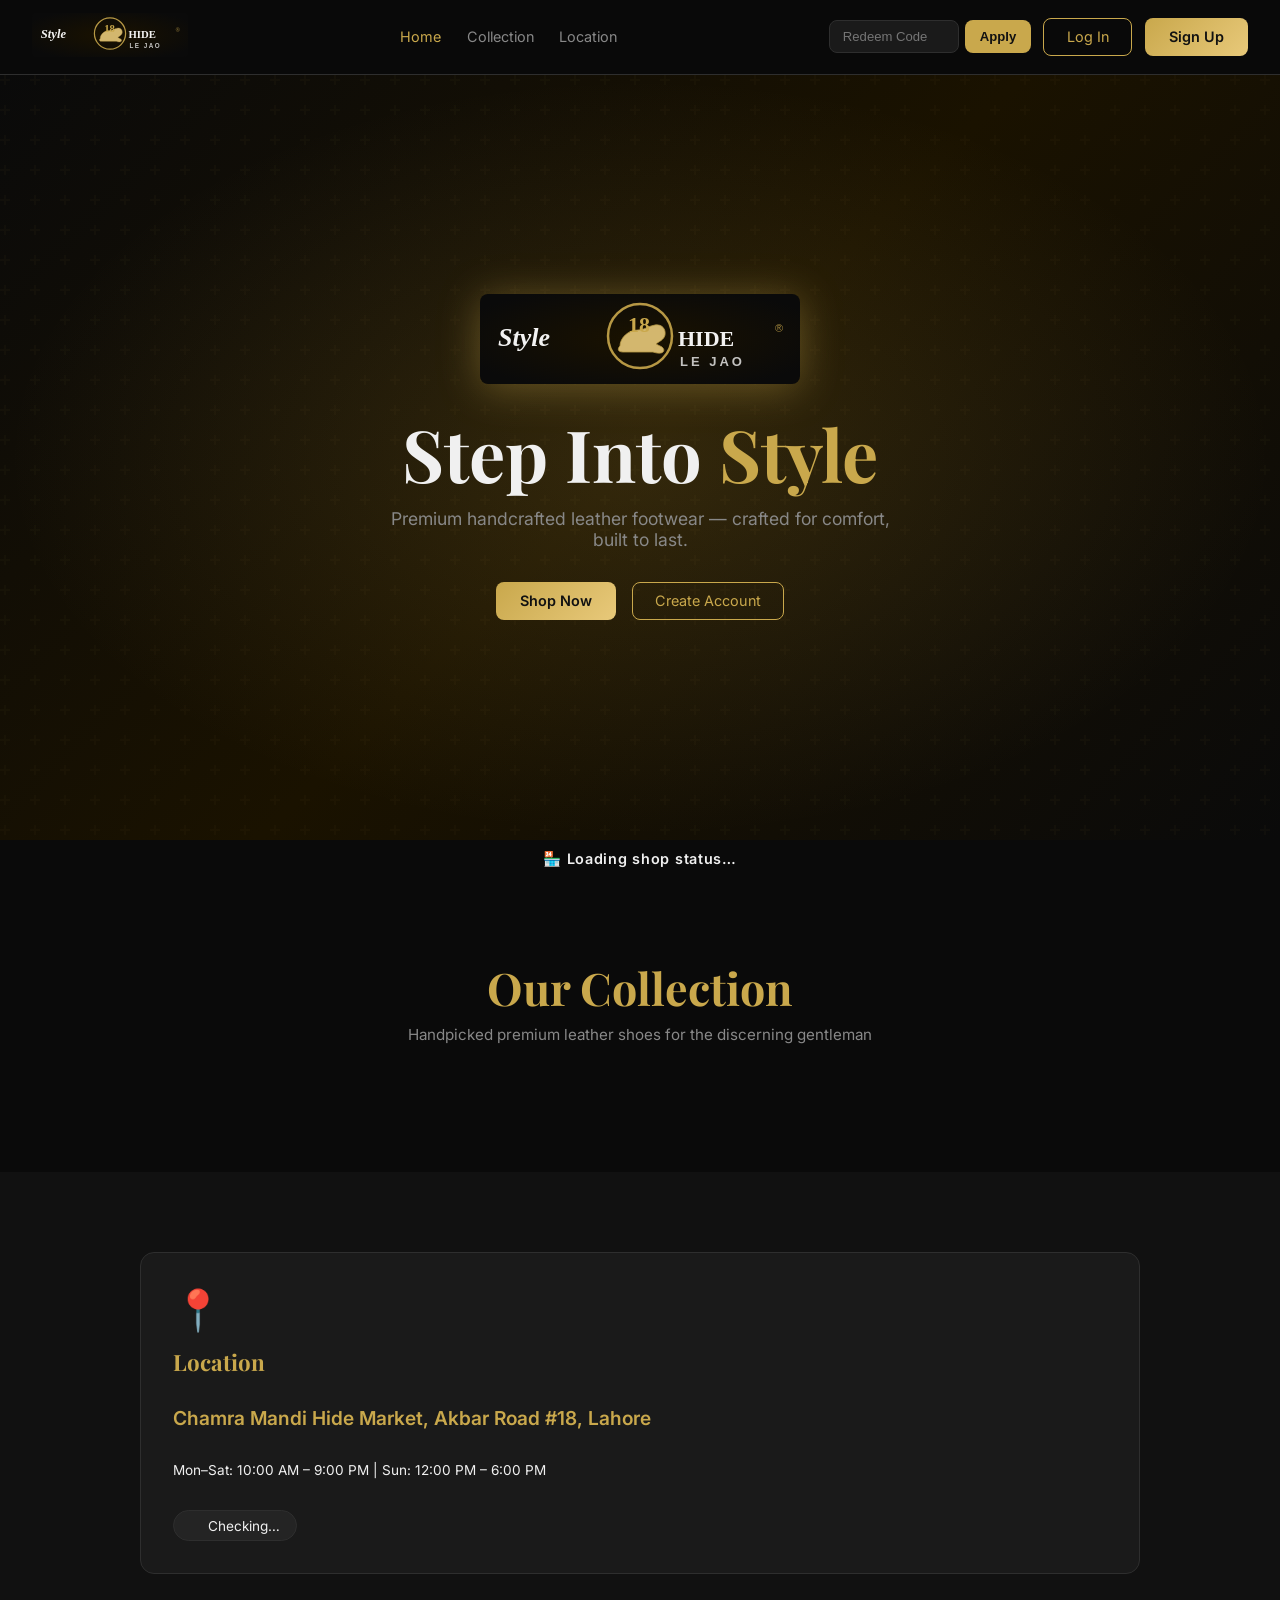
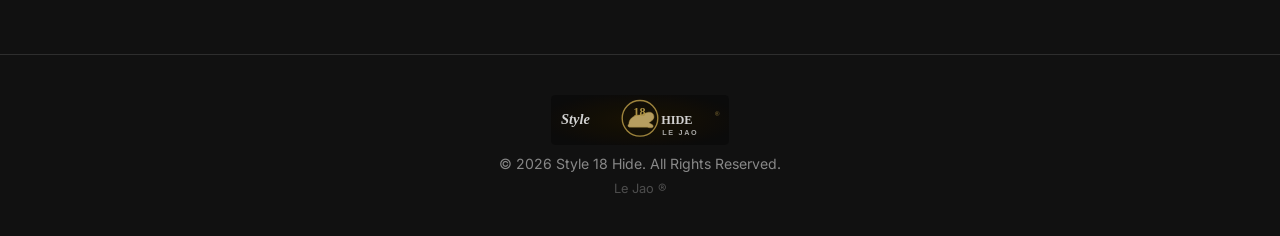
==== index.html @ 1af26bcc "Add files via upload" ====
<!DOCTYPE html>
<html lang="en">
<head>
  <meta charset="UTF-8" />
  <meta name="viewport" content="width=device-width, initial-scale=1.0"/>
  <title>Style 18 Hide – Le Jao</title>
  <link rel="stylesheet" href="style.css" />
  <link href="https://fonts.googleapis.com/css2?family=Playfair+Display:wght@500;700&family=Inter:wght@300;400;600&display=swap" rel="stylesheet"/>
</head>
<body>

<!-- ===== NAVBAR ===== -->
<nav class="navbar" id="navbar">
  <a href="index.html" class="nav-logo">
    <img src="logo.png" alt="Style 18 Hide" class="logo-img" onerror="this.src='logo.svg'"/>
  </a>
  <div class="nav-links">
    <a href="index.html" class="active">Home</a>
    <a href="#shoes">Collection</a>
    <a href="#location">Location</a>
  </div>
  <div class="nav-actions">
    <div class="redeem-wrap">
      <input type="text" id="redeemInput" placeholder="Redeem Code" class="redeem-input"/>
      <button onclick="applyRedeem()" class="btn-redeem">Apply</button>
    </div>
    <span id="discountBadge" class="discount-badge hidden"></span>
    <a href="login.html" class="btn-outline">Log In</a>
    <a href="signup.html" class="btn-primary">Sign Up</a>
  </div>
</nav>

<!-- ===== HERO ===== -->
<header class="hero">
  <div class="hero-content">
    <img src="logo.png" alt="Style 18 Hide" class="hero-logo" onerror="this.src='logo.svg'"/>
    <h1>Step Into <span>Style</span></h1>
    <p>Premium handcrafted leather footwear — crafted for comfort, built to last.</p>
    <div class="hero-btns">
      <a href="#shoes" class="btn-primary">Shop Now</a>
      <a href="signup.html" class="btn-outline">Create Account</a>
    </div>
  </div>
  <div class="hero-overlay"></div>
</header>

<!-- ===== SHOP STATUS BANNER ===== -->
<div class="shop-status-bar" id="shopStatusBar">
  🏪 Loading shop status…
</div>

<!-- ===== SHOES SECTION ===== -->
<section class="section" id="shoes">
  <h2 class="section-title">Our Collection</h2>
  <p class="section-sub">Handpicked premium leather shoes for the discerning gentleman</p>
  <div class="shoes-grid" id="shoesGrid">
    <!-- Populated by JS -->
  </div>
</section>

<!-- ===== LOCATION SECTION ===== -->
<section class="section location-section" id="location">
  <div class="location-card">
    <div class="location-info">
      <div class="loc-icon">📍</div>
      <h3>Location</h3>
      <p id="storeAddress" style="font-size: 1.2rem; font-weight: 600; color: var(--gold); margin: 1.5rem 0; line-height: 1.8;">Chamra Mandi Hide Market, Akbar Road #18, Lahore</p>
      <p class="loc-hours" id="storeHours">Mon–Sat: 10:00 AM – 9:00 PM  |  Sun: 12:00 PM – 6:00 PM</p>
      <p id="storeCountdown" style="font-size: 0.95rem; color: var(--gold); margin: 0.8rem 0; font-weight: 600;"></p>
      <div class="store-status-pill" id="storeStatusPill">
        <span id="storeStatusDot" class="dot"></span>
        <span id="storeStatusLabel">Checking…</span>
      </div>
    </div>
  </div>
</section>

<!-- ===== FOOTER ===== -->
<footer class="footer">
  <div class="footer-content">
    <img src="logo.png" alt="Style 18 Hide" style="height:50px;opacity:.85;" onerror="this.src='logo.svg'"/>
    <p>© 2026 Style 18 Hide. All Rights Reserved.</p>
    <p style="font-size:.8rem;opacity:.5;">Le Jao ®</p>
  </div>
</footer>

<!-- ===== SHOE MODAL ===== -->
<div class="modal-overlay" id="shoeModal">
  <div class="modal-box">
    <button class="modal-close" onclick="closeModal()">✕</button>
    <img id="modalImg" src="" alt=""/>
    <div class="modal-info">
      <h3 id="modalName"></h3>
      <p class="modal-price" id="modalPrice"></p>
      <p class="modal-status" id="modalStatus"></p>
      <p id="modalDesc" style="font-size:.9rem;opacity:.7;margin-top:8px;"></p>
    </div>
  </div>
</div>

<script src="data.js"></script>
<script src="app.js"></script>
</body>
</html>
---- style.css ----
/* ======================================================
   STYLE 18 HIDE — Global Stylesheet
   ====================================================== */

*, *::before, *::after { box-sizing: border-box; margin: 0; padding: 0; }

:root {
  --gold:    #c9a84c;
  --gold-lt: #e8c97a;
  --dark:    #0a0a0a;
  --dark2:   #111111;
  --dark3:   #1a1a1a;
  --dark4:   #242424;
  --border:  #2e2e2e;
  --text:    #f0f0f0;
  --muted:   #888;
  --red:     #e74c3c;
  --green:   #27ae60;
  --blue:    #3498db;
  --orange:  #e67e22;
}

html { scroll-behavior: smooth; }

body {
  font-family: 'Inter', sans-serif;
  background: var(--dark);
  color: var(--text);
  min-height: 100vh;
}

a { text-decoration: none; color: inherit; }

/* ── Buttons ── */
.btn-primary {
  background: linear-gradient(135deg, var(--gold), var(--gold-lt));
  color: #111;
  font-weight: 600;
  padding: .65rem 1.5rem;
  border: none;
  border-radius: 8px;
  cursor: pointer;
  transition: opacity .2s, transform .15s;
  font-size: .9rem;
  display: inline-block;
  text-align: center;
}
.btn-primary:hover { opacity: .88; transform: translateY(-1px); }
.btn-primary.full-width { width: 100%; padding: .85rem; font-size: 1rem; }

.btn-outline {
  border: 1.5px solid var(--gold);
  color: var(--gold);
  padding: .6rem 1.4rem;
  border-radius: 8px;
  cursor: pointer;
  font-size: .9rem;
  transition: background .2s, color .2s;
  display: inline-block;
}
.btn-outline:hover { background: var(--gold); color: #111; }

.btn-sm {
  padding: .35rem .8rem;
  border: none;
  border-radius: 6px;
  cursor: pointer;
  font-size: .78rem;
  font-weight: 600;
  transition: opacity .15s;
}
.btn-sm:hover { opacity: .8; }
.btn-red    { background: var(--red);    color: #fff; }
.btn-green  { background: var(--green);  color: #fff; }
.btn-blue   { background: var(--blue);   color: #fff; }
.btn-orange { background: var(--orange); color: #fff; }

/* ======================================================
   NAVBAR
   ====================================================== */
.navbar {
  position: sticky;
  top: 0;
  z-index: 100;
  display: flex;
  align-items: center;
  justify-content: space-between;
  padding: .8rem 2rem;
  background: rgba(10,10,10,.95);
  backdrop-filter: blur(12px);
  border-bottom: 1px solid var(--border);
  gap: 1rem;
  flex-wrap: wrap;
}
.nav-logo .logo-img { height: 44px; object-fit: contain; }
.nav-links { display: flex; gap: 1.6rem; }
.nav-links a { color: var(--muted); font-size: .9rem; transition: color .2s; }
.nav-links a:hover, .nav-links a.active { color: var(--gold); }
.nav-actions { display: flex; align-items: center; gap: .8rem; flex-wrap: wrap; }

.redeem-wrap { display: flex; gap: .4rem; }
.redeem-input {
  background: var(--dark3);
  border: 1px solid var(--border);
  color: var(--text);
  padding: .5rem .8rem;
  border-radius: 8px;
  font-size: .82rem;
  width: 130px;
  outline: none;
  transition: border-color .2s;
}
.redeem-input:focus { border-color: var(--gold); }
.btn-redeem {
  background: var(--gold);
  color: #111;
  border: none;
  padding: .5rem .9rem;
  border-radius: 8px;
  font-size: .82rem;
  font-weight: 700;
  cursor: pointer;
  transition: opacity .2s;
}
.btn-redeem:hover { opacity: .85; }

.discount-badge {
  background: var(--green);
  color: #fff;
  padding: .35rem .8rem;
  border-radius: 20px;
  font-size: .78rem;
  font-weight: 600;
  animation: popIn .3s ease;
}
.discount-badge.hidden { display: none; }
.discount-badge.show   { display: inline-block; }

.inbox-badge {
  background: var(--gold);
  color: #111;
  padding: .35rem .8rem;
  border-radius: 20px;
  font-size: .78rem;
  font-weight: 700;
}

@keyframes popIn {
  from { transform: scale(.7); opacity: 0; }
  to   { transform: scale(1);  opacity: 1; }
}

/* ======================================================
   HERO
   ====================================================== */
.hero {
  position: relative;
  min-height: 85vh;
  display: flex;
  align-items: center;
  justify-content: center;
  text-align: center;
  background: linear-gradient(135deg, #0a0a0a 0%, #1a1200 50%, #0a0a0a 100%);
  overflow: hidden;
}
.hero::before {
  content: "";
  position: absolute;
  inset: 0;
  background: radial-gradient(ellipse at center, rgba(201,168,76,.15) 0%, transparent 70%);
}
.hero-overlay {
  position: absolute;
  inset: 0;
  background: url("data:image/svg+xml,%3Csvg width='60' height='60' viewBox='0 0 60 60' xmlns='http://www.w3.org/2000/svg'%3E%3Cg fill='none' fill-rule='evenodd'%3E%3Cg fill='%23c9a84c' fill-opacity='0.03'%3E%3Cpath d='M36 34v-4h-2v4h-4v2h4v4h2v-4h4v-2h-4zm0-30V0h-2v4h-4v2h4v4h2V6h4V4h-4zM6 34v-4H4v4H0v2h4v4h2v-4h4v-2H6zM6 4V0H4v4H0v2h4v4h2V6h4V4H6z'/%3E%3C/g%3E%3C/g%3E%3C/svg%3E");
}
.hero-content {
  position: relative;
  z-index: 2;
  padding: 2rem;
}
.hero-logo {
  height: 90px;
  object-fit: contain;
  margin-bottom: 1.5rem;
  filter: drop-shadow(0 4px 20px rgba(201,168,76,.4));
}
.hero-content h1 {
  font-family: 'Playfair Display', serif;
  font-size: clamp(2.5rem, 6vw, 4.5rem);
  font-weight: 700;
  margin-bottom: .8rem;
  line-height: 1.15;
}
.hero-content h1 span { color: var(--gold); }
.hero-content p {
  font-size: 1.1rem;
  color: var(--muted);
  margin-bottom: 2rem;
  max-width: 500px;
  margin-left: auto;
  margin-right: auto;
}
.hero-btns { display: flex; gap: 1rem; justify-content: center; flex-wrap: wrap; }

/* ======================================================
   SHOP STATUS BAR
   ====================================================== */
.shop-status-bar {
  text-align: center;
  padding: .65rem 2rem;
  font-size: .9rem;
  font-weight: 600;
  letter-spacing: .05em;
}
.shop-status-bar.open   { background: rgba(39,174,96,.15); color: #2ecc71; border-top: 1px solid rgba(39,174,96,.3); border-bottom: 1px solid rgba(39,174,96,.3); }
.shop-status-bar.closed { background: rgba(231,76,60,.12); color: #e74c3c; border-top: 1px solid rgba(231,76,60,.2); border-bottom: 1px solid rgba(231,76,60,.2); }

/* ======================================================
   SECTIONS
   ====================================================== */
.section {
  max-width: 1200px;
  margin: 0 auto;
  padding: 5rem 2rem;
}
.section-title {
  font-family: 'Playfair Display', serif;
  font-size: clamp(1.8rem, 4vw, 2.8rem);
  color: var(--gold);
  margin-bottom: .5rem;
  text-align: center;
}
.section-sub {
  text-align: center;
  color: var(--muted);
  margin-bottom: 3rem;
  font-size: .95rem;
}

/* ======================================================
   SHOES GRID
   ====================================================== */
.shoes-grid {
  display: grid;
  grid-template-columns: repeat(auto-fill, minmax(240px, 1fr));
  gap: 2rem;
}
.shoe-card {
  background: var(--dark3);
  border: 1px solid var(--border);
  border-radius: 14px;
  overflow: hidden;
  cursor: pointer;
  transition: transform .2s, box-shadow .2s, border-color .2s;
}
.shoe-card:hover {
  transform: translateY(-6px);
  box-shadow: 0 16px 40px rgba(201,168,76,.15);
  border-color: var(--gold);
}
.shoe-img-wrap {
  position: relative;
  height: 220px;
  overflow: hidden;
  background: var(--dark4);
}
.shoe-img-wrap img {
  width: 100%;
  height: 100%;
  object-fit: cover;
  transition: transform .3s;
}
.shoe-card:hover .shoe-img-wrap img { transform: scale(1.05); }
.availability-tag {
  position: absolute;
  top: 10px;
  right: 10px;
  padding: .3rem .7rem;
  border-radius: 20px;
  font-size: .72rem;
  font-weight: 700;
  backdrop-filter: blur(6px);
}
.availability-tag.avail   { background: rgba(39,174,96,.85);  color: #fff; }
.availability-tag.unavail { background: rgba(231,76,60,.85);  color: #fff; }

.discount-tag {
  position: absolute;
  top: 10px;
  left: 10px;
  background: rgba(39,174,96,.95);
  color: #fff;
  padding: .4rem .8rem;
  border-radius: 20px;
  font-size: .75rem;
  font-weight: 700;
  box-shadow: 0 2px 8px rgba(39,174,96,.4);
}

.shoe-info { padding: 1rem 1.2rem 1.4rem; }
.shoe-info h3 { font-size: .92rem; font-weight: 600; margin-bottom: .5rem; line-height: 1.4; }
.shoe-price { color: var(--gold); font-size: 1rem; font-weight: 700; }

/* ======================================================
   LOCATION SECTION
   ====================================================== */
.location-section { background: var(--dark2); border-radius: 0; max-width: 100%; padding: 5rem 2rem; }
.location-section .section-title { color: var(--gold-lt); }
.location-card {
  display: grid;
  grid-template-columns: 1fr;
  gap: 2rem;
  max-width: 1000px;
  margin: 0 auto;
  align-items: start;
}
@media (max-width: 700px) { .location-card { grid-template-columns: 1fr; } }
.location-info {
  background: var(--dark3);
  border: 1px solid var(--border);
  border-radius: 14px;
  padding: 2rem;
}
.loc-icon { font-size: 2.5rem; margin-bottom: .8rem; }
.location-info h3 { font-family: 'Playfair Display', serif; font-size: 1.4rem; color: var(--gold); margin-bottom: .6rem; }
.location-info p { color: var(--muted); font-size: .9rem; line-height: 1.6; }
.loc-hours { margin-top: .5rem; color: var(--text) !important; font-size: .85rem !important; }
.store-status-pill {
  display: inline-flex;
  align-items: center;
  gap: .5rem;
  margin-top: 1rem;
  padding: .4rem 1rem;
  background: var(--dark4);
  border-radius: 20px;
  border: 1px solid var(--border);
  font-size: .85rem;
}
.dot { width: 10px; height: 10px; border-radius: 50%; }
.dot-open   { background: var(--green); box-shadow: 0 0 8px var(--green); animation: pulse 1.5s infinite; }
.dot-closed { background: var(--red); }
@keyframes pulse { 0%,100%{opacity:1} 50%{opacity:.4} }

/* ======================================================
   MODAL
   ====================================================== */
.modal-overlay {
  display: none;
  position: fixed;
  inset: 0;
  background: rgba(0,0,0,.75);
  z-index: 999;
  align-items: center;
  justify-content: center;
  padding: 1rem;
  cursor: pointer;
}
.modal-overlay.active { display: flex; }
.modal-box {
  background: var(--dark3);
  border: 1px solid var(--border);
  border-radius: 16px;
  max-width: 500px;
  width: 100%;
  overflow: hidden;
  position: relative;
  animation: slideUp .25s ease;
  cursor: default;
  pointer-events: auto;
}
@keyframes slideUp { from{transform:translateY(30px);opacity:0} to{transform:translateY(0);opacity:1} }
.modal-box img { width: 100%; max-height: 300px; object-fit: cover; background: var(--dark4); }
.modal-info { padding: 1.5rem; }
.modal-info h3 { font-family: 'Playfair Display', serif; font-size: 1.3rem; margin-bottom: .5rem; }
.modal-price { color: var(--gold); font-size: 1.2rem; font-weight: 700; margin-bottom: .4rem; }
.modal-status.avail   { color: var(--green); font-weight: 600; }
.modal-status.unavail { color: var(--red);   font-weight: 600; }
.modal-close {
  position: absolute;
  top: 12px; right: 12px;
  background: rgba(0,0,0,.5);
  border: none;
  color: #fff;
  width: 32px; height: 32px;
  border-radius: 50%;
  cursor: pointer;
  font-size: 1rem;
  z-index: 10;
  transition: background .2s;
}
.modal-close:hover { background: var(--red); }

.inbox-msg {
  background: var(--dark4);
  border: 1px solid var(--border);
  border-radius: 10px;
  padding: 1rem;
  margin-bottom: .8rem;
}
.inbox-msg b { color: var(--gold); font-size: .9rem; }
.inbox-msg p { margin-top: .4rem; font-size: .9rem; opacity: .9; }
.inbox-msg small { display: block; margin-top: .3rem; opacity: .5; font-size: .75rem; }

/* ======================================================
   FOOTER
   ====================================================== */
.footer {
  background: var(--dark2);
  border-top: 1px solid var(--border);
  padding: 2.5rem 2rem;
  text-align: center;
}
.footer-content { display: flex; flex-direction: column; align-items: center; gap: .6rem; }
.footer-content p { color: var(--muted); font-size: .88rem; }

/* ======================================================
   AUTH PAGES
   ====================================================== */
.auth-page {
  min-height: 100vh;
  display: flex;
  align-items: center;
  justify-content: center;
  background: radial-gradient(ellipse at top, #1a1200 0%, #0a0a0a 60%);
  padding: 2rem;
}
.auth-container {
  background: var(--dark3);
  border: 1px solid var(--border);
  border-radius: 18px;
  padding: 2.5rem 2rem;
  width: 100%;
  max-width: 400px;
  text-align: center;
}
.auth-logo { display: block; margin-bottom: 1.2rem; }
.auth-logo img { height: 60px; object-fit: contain; }
.auth-container h2 { font-family: 'Playfair Display', serif; font-size: 1.8rem; margin-bottom: .3rem; }
.auth-sub { color: var(--muted); font-size: .88rem; margin-bottom: 1.8rem; }

.auth-form { text-align: left; }
.form-group { margin-bottom: 1.1rem; }
.form-group label { display: block; font-size: .83rem; color: var(--muted); margin-bottom: .4rem; font-weight: 600; letter-spacing: .04em; }
.form-group input, .form-group select, .form-group textarea {
  width: 100%;
  background: var(--dark4);
  border: 1px solid var(--border);
  color: var(--text);
  padding: .75rem 1rem;
  border-radius: 9px;
  font-size: .9rem;
  outline: none;
  transition: border-color .2s;
  font-family: inherit;
}
.form-group input:focus, .form-group select:focus { border-color: var(--gold); }
.form-group select { cursor: pointer; }

.form-error {
  background: rgba(231,76,60,.15);
  border: 1px solid rgba(231,76,60,.4);
  color: #e74c3c;
  padding: .7rem 1rem;
  border-radius: 8px;
  font-size: .85rem;
  margin-bottom: 1rem;
}
.form-success {
  background: rgba(39,174,96,.15);
  border: 1px solid rgba(39,174,96,.4);
  color: #2ecc71;
  padding: .7rem 1rem;
  border-radius: 8px;
  font-size: .85rem;
  margin-top: .6rem;
}
.hidden { display: none !important; }

.auth-switch { margin-top: 1.2rem; font-size: .88rem; color: var(--muted); }
.auth-switch a { color: var(--gold); font-weight: 600; }

/* ======================================================
   ADMIN PANEL
   ====================================================== */
.admin-body { background: var(--dark); }

#adminDash {
  display: flex;
  min-height: 100vh;
}

.admin-sidebar {
  width: 240px;
  flex-shrink: 0;
  background: var(--dark2);
  border-right: 1px solid var(--border);
  display: flex;
  flex-direction: column;
  padding: 1.5rem 0;
  position: sticky;
  top: 0;
  height: 100vh;
  overflow-y: auto;
}
.sidebar-logo {
  display: flex;
  align-items: center;
  gap: .7rem;
  padding: 0 1.2rem 1.5rem;
  border-bottom: 1px solid var(--border);
  margin-bottom: 1rem;
}
.sidebar-logo span { font-weight: 700; font-size: .85rem; color: var(--gold); letter-spacing: .1em; }
.sidebar-nav { display: flex; flex-direction: column; flex: 1; gap: .2rem; padding: 0 .6rem; }
.sidebar-link {
  display: block;
  padding: .7rem 1rem;
  border-radius: 9px;
  color: var(--muted);
  font-size: .88rem;
  font-weight: 500;
  transition: background .2s, color .2s;
}
.sidebar-link:hover { background: var(--dark3); color: var(--text); }
.sidebar-link.active { background: rgba(201,168,76,.15); color: var(--gold); font-weight: 700; }
.sidebar-logout {
  margin: 1rem .8rem 0;
  background: var(--dark3);
  border: 1px solid var(--border);
  color: var(--muted);
  padding: .65rem;
  border-radius: 9px;
  cursor: pointer;
  font-size: .85rem;
  transition: color .2s, border-color .2s;
}
.sidebar-logout:hover { color: var(--text); border-color: var(--gold); }

.admin-main {
  flex: 1;
  padding: 2.5rem;
  overflow-y: auto;
}
.admin-tab { display: none; }
.admin-tab.active { display: block; }
.admin-heading {
  font-family: 'Playfair Display', serif;
  font-size: 1.8rem;
  color: var(--gold);
  margin-bottom: 1.5rem;
  padding-bottom: .8rem;
  border-bottom: 1px solid var(--border);
}

/* Stats */
.stats-grid {
  display: grid;
  grid-template-columns: repeat(auto-fill, minmax(160px, 1fr));
  gap: 1.2rem;
}
.stat-card {
  background: var(--dark3);
  border: 1px solid var(--border);
  border-radius: 14px;
  padding: 1.5rem 1.2rem;
  text-align: center;
  transition: border-color .2s;
}
.stat-card:hover { border-color: var(--gold); }
.stat-num { display: block; font-size: 2.2rem; font-weight: 700; color: var(--gold); }
.stat-label { font-size: .8rem; color: var(--muted); margin-top: .3rem; display: block; }

/* Section cards */
.admin-section-card {
  background: var(--dark3);
  border: 1px solid var(--border);
  border-radius: 14px;
  padding: 1.5rem;
}
.admin-section-card h3 { font-size: 1rem; font-weight: 700; margin-bottom: 1.2rem; color: var(--text); }

/* Add shoe form */
.add-shoe-form {
  display: grid;
  grid-template-columns: repeat(auto-fill, minmax(200px, 1fr));
  gap: 1rem;
  align-items: end;
}

/* Drag & Drop Zone */
.drop-zone {
  border: 2px dashed var(--gold);
  border-radius: 10px;
  padding: 2rem 1rem;
  text-align: center;
  cursor: pointer;
  background: rgba(201,168,76,.05);
  transition: all .2s;
}
.drop-zone:hover {
  background: rgba(201,168,76,.1);
  border-color: var(--gold-lt);
}
.drop-zone.active {
  background: rgba(201,168,76,.15);
  border-color: var(--green);
}
.drop-zone p {
  color: var(--muted);
  margin: 0;
  font-size: .9rem;
}

/* Tables */
.table-wrap { overflow-x: auto; }
.admin-table {
  width: 100%;
  border-collapse: collapse;
  font-size: .87rem;
  margin-top: .5rem;
}
.admin-table th {
  padding: .75rem 1rem;
  text-align: left;
  color: var(--muted);
  font-size: .78rem;
  letter-spacing: .08em;
  text-transform: uppercase;
  border-bottom: 1px solid var(--border);
}
.admin-table td {
  padding: .9rem 1rem;
  border-bottom: 1px solid var(--border);
  vertical-align: middle;
}
.admin-table tr:last-child td { border-bottom: none; }
.admin-table tr:hover td { background: var(--dark4); }

.action-btns { display: flex; gap: .5rem; flex-wrap: wrap; }

/* Pills */
.pill {
  padding: .3rem .75rem;
  border-radius: 20px;
  font-size: .75rem;
  font-weight: 700;
}
.pill-green { background: rgba(39,174,96,.2); color: #2ecc71; }
.pill-red   { background: rgba(231,76,60,.2); color: #e74c3c; }

/* ======================================================
   RESPONSIVE
   ====================================================== */
@media (max-width: 900px) {
  .admin-sidebar { width: 200px; }
  .admin-main { padding: 1.5rem; }
}

@media (max-width: 640px) {
  #adminDash { flex-direction: column; }
  .admin-sidebar { width: 100%; height: auto; position: static; flex-direction: row; flex-wrap: wrap; padding: .8rem; }
  .sidebar-nav { flex-direction: row; flex-wrap: wrap; }
  .sidebar-logo { border-bottom: none; padding-bottom: 0; }

  .navbar { padding: .7rem 1rem; }
  .nav-links { display: none; }
  .redeem-input { width: 100px; }

  .shoes-grid { grid-template-columns: repeat(auto-fill, minmax(160px, 1fr)); }
}
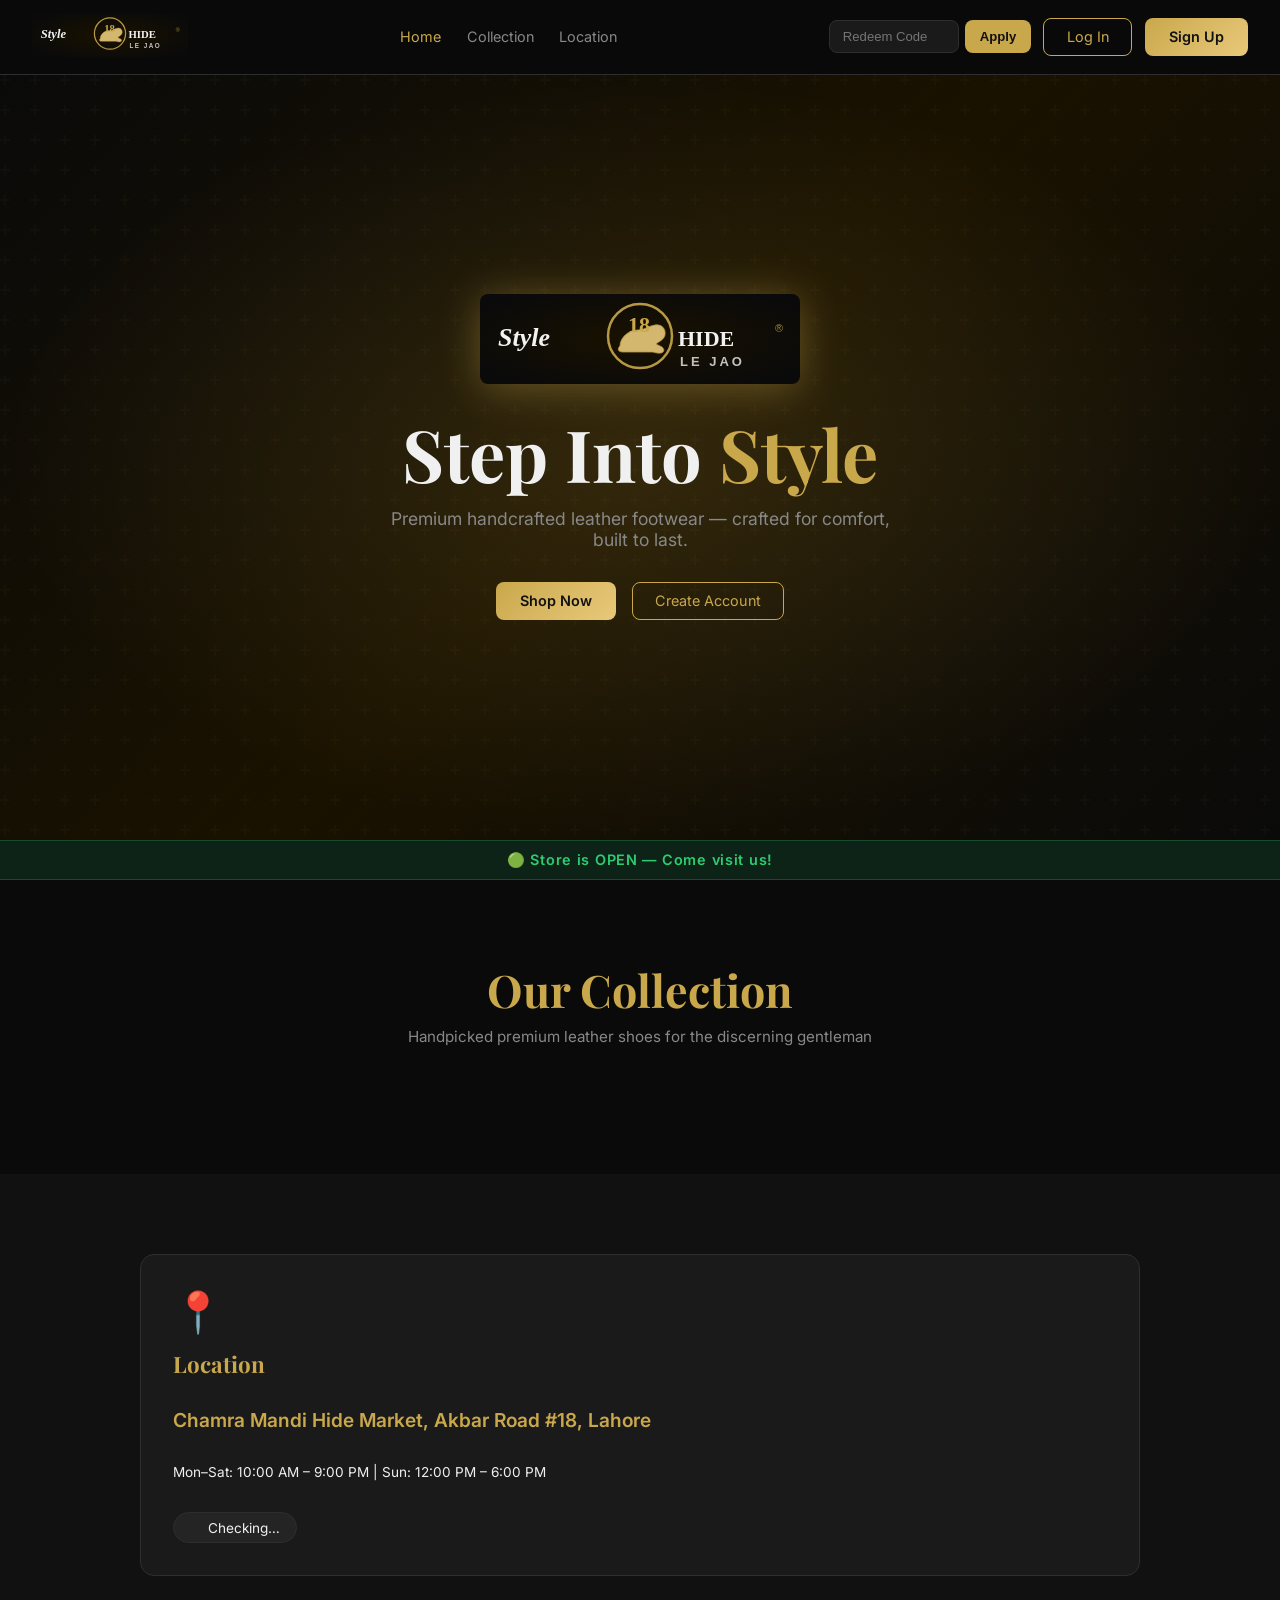
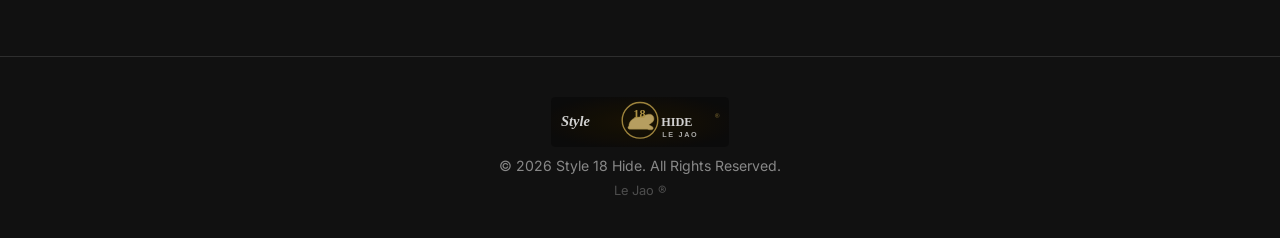
==== commit 4a28cb6e: "Enhance shop status display in index.html Updated shop status logic to display open/closed status dy" ====
--- a/index.html
+++ b/index.html
@@ -46,8 +46,19 @@
 
 <!-- ===== SHOP STATUS BANNER ===== -->
 <div class="shop-status-bar" id="shopStatusBar">
-  🏪 Loading shop status…
+  <span id="shopStatusContent">🏪 Loading shop status…</span>
 </div>
+<script>
+(function() {
+  const DEFAULT_SHOP = { address: "Chamra Mandi Hide Market, Akbar Road #18, Lahore", hours: "Mon–Sat: 10:00 AM – 9:00 PM | Sun: 12:00 PM – 6:00 PM", open: true };
+  const shop = JSON.parse(localStorage.getItem("sh18_shop") || JSON.stringify(DEFAULT_SHOP));
+  const content = document.getElementById("shopStatusContent");
+  if (content) {
+    content.textContent = shop.open ? "🟢 Store is OPEN — Come visit us!" : "🔴 Store is currently CLOSED — See you soon!";
+    document.getElementById("shopStatusBar").className = "shop-status-bar " + (shop.open ? "open" : "closed");
+  }
+})();
+</script>
 
 <!-- ===== SHOES SECTION ===== -->
 <section class="section" id="shoes">
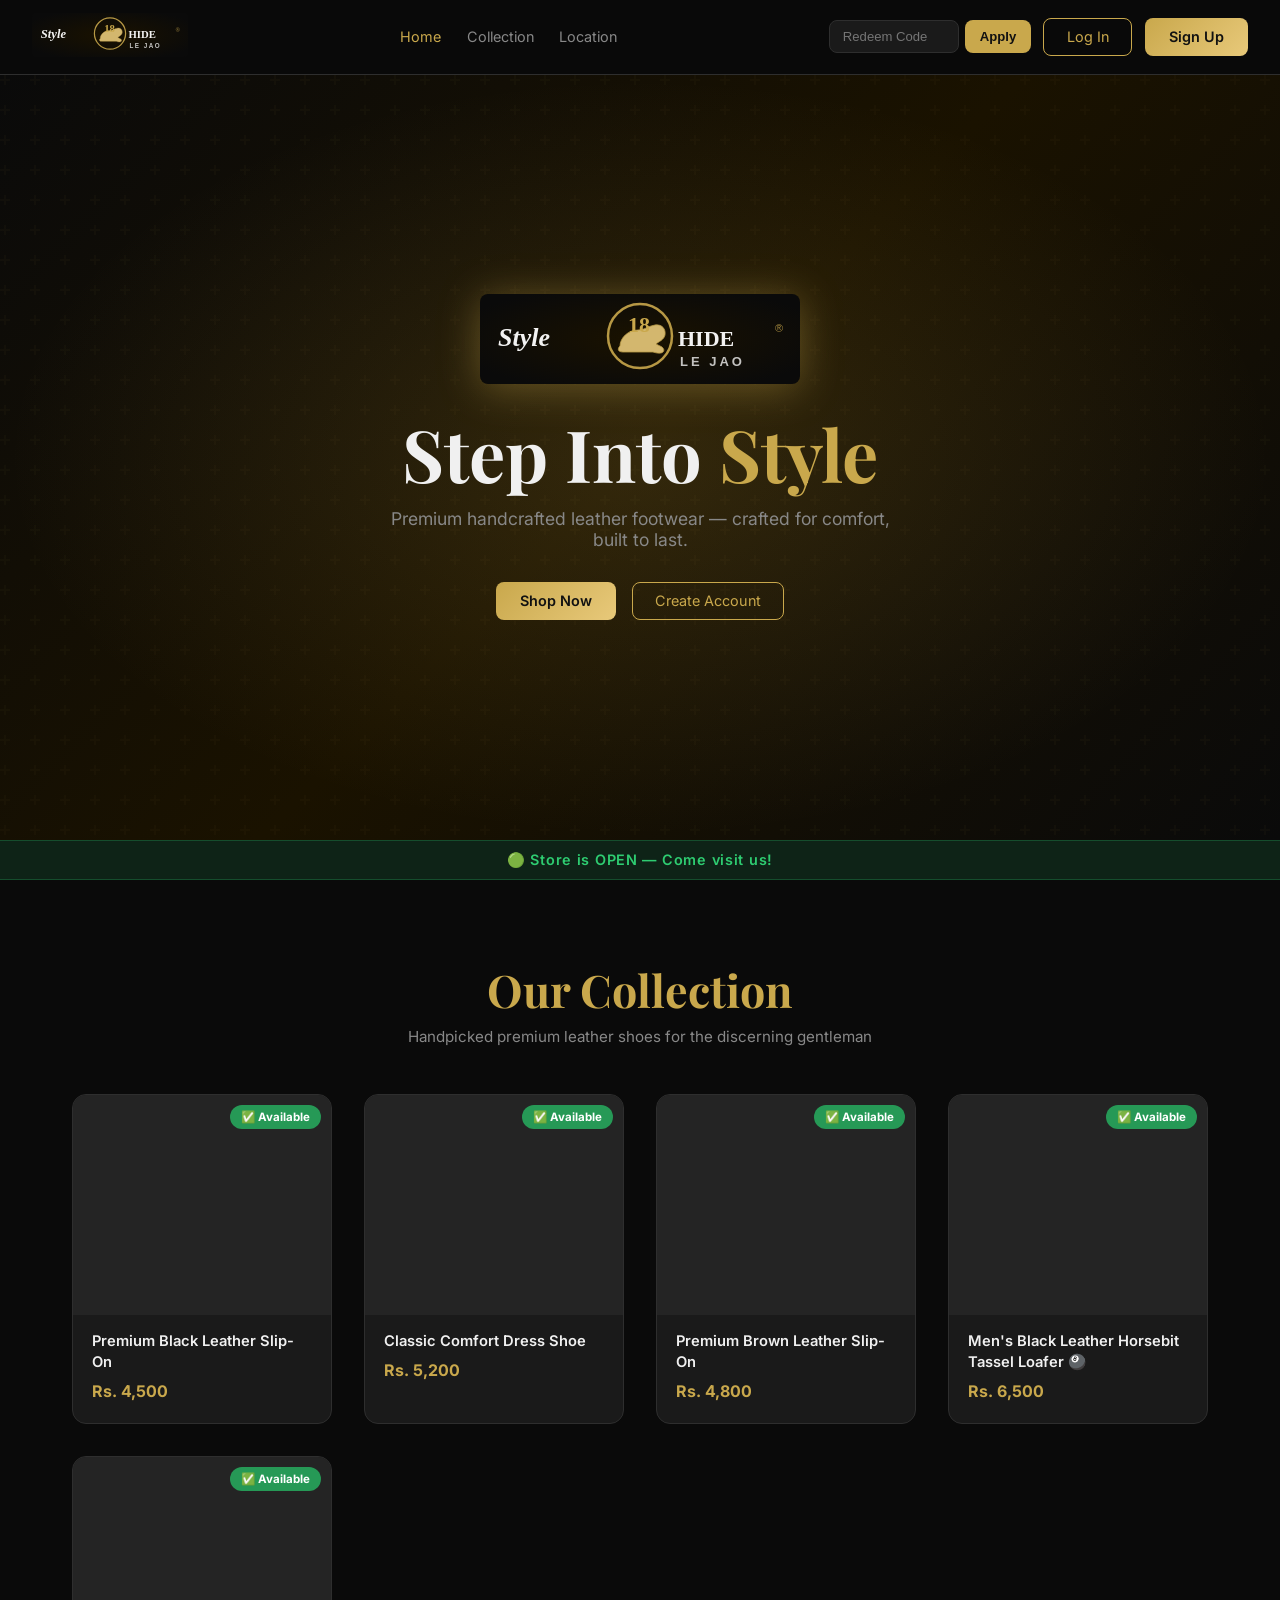
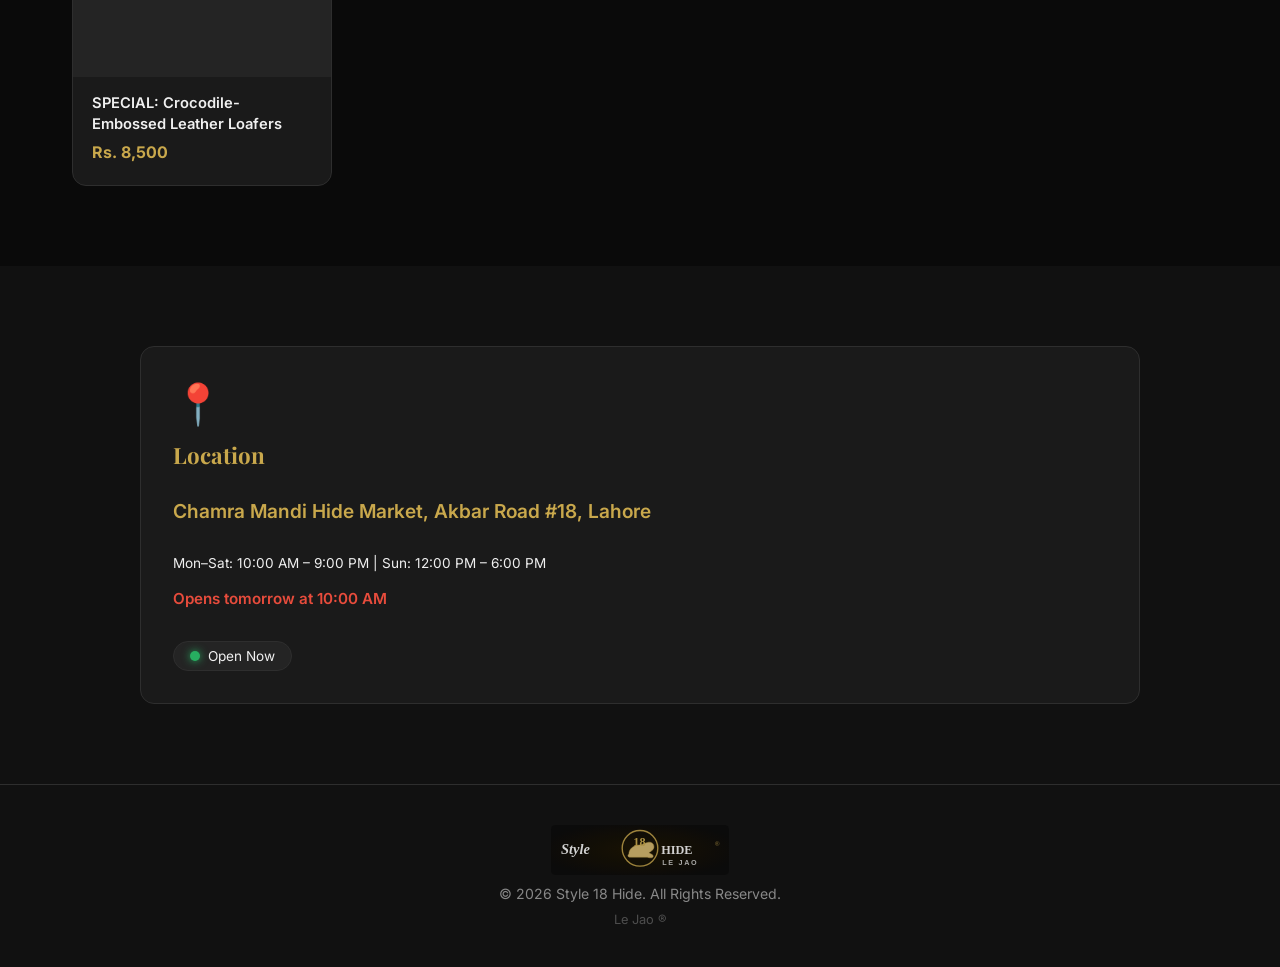
==== commit 7b8d1422: "Refactor index.html structure and scripts" ====
--- a/index.html
+++ b/index.html
@@ -7,7 +7,7 @@
   <link rel="stylesheet" href="style.css" />
   <link href="https://fonts.googleapis.com/css2?family=Playfair+Display:wght@500;700&family=Inter:wght@300;400;600&display=swap" rel="stylesheet"/>
 </head>
-<body>
+<body onload="initPage()">
 
 <!-- ===== NAVBAR ===== -->
 <nav class="navbar" id="navbar">
@@ -46,19 +46,8 @@
 
 <!-- ===== SHOP STATUS BANNER ===== -->
 <div class="shop-status-bar" id="shopStatusBar">
-  <span id="shopStatusContent">🏪 Loading shop status…</span>
+  🟢 Store is OPEN — Come visit us!
 </div>
-<script>
-(function() {
-  const DEFAULT_SHOP = { address: "Chamra Mandi Hide Market, Akbar Road #18, Lahore", hours: "Mon–Sat: 10:00 AM – 9:00 PM | Sun: 12:00 PM – 6:00 PM", open: true };
-  const shop = JSON.parse(localStorage.getItem("sh18_shop") || JSON.stringify(DEFAULT_SHOP));
-  const content = document.getElementById("shopStatusContent");
-  if (content) {
-    content.textContent = shop.open ? "🟢 Store is OPEN — Come visit us!" : "🔴 Store is currently CLOSED — See you soon!";
-    document.getElementById("shopStatusBar").className = "shop-status-bar " + (shop.open ? "open" : "closed");
-  }
-})();
-</script>
 
 <!-- ===== SHOES SECTION ===== -->
 <section class="section" id="shoes">
@@ -75,8 +64,8 @@
     <div class="location-info">
       <div class="loc-icon">📍</div>
       <h3>Location</h3>
-      <p id="storeAddress" style="font-size: 1.2rem; font-weight: 600; color: var(--gold); margin: 1.5rem 0; line-height: 1.8;">Chamra Mandi Hide Market, Akbar Road #18, Lahore</p>
-      <p class="loc-hours" id="storeHours">Mon–Sat: 10:00 AM – 9:00 PM  |  Sun: 12:00 PM – 6:00 PM</p>
+      <p style="font-size: 1.2rem; font-weight: 600; color: var(--gold); margin: 1.5rem 0; line-height: 1.8;">Chamra Mandi Hide Market, Akbar Road #18, Lahore</p>
+      <p class="loc-hours">Mon–Sat: 10:00 AM – 9:00 PM  |  Sun: 12:00 PM – 6:00 PM</p>
       <p id="storeCountdown" style="font-size: 0.95rem; color: var(--gold); margin: 0.8rem 0; font-weight: 600;"></p>
       <div class="store-status-pill" id="storeStatusPill">
         <span id="storeStatusDot" class="dot"></span>
@@ -110,6 +99,215 @@
 </div>
 
 <script src="data.js"></script>
-<script src="app.js"></script>
+<script>
+// INLINE SHOES DATA - DIRECTLY EMBEDDED
+const SHOES = [
+  {
+    id: 1,
+    name: "Premium Black Leather Slip-On",
+    desc: "Premium black Leather Upper · Elastic sides for easy slip-ons · Durable leather outsole for long-lasting wear · Comfortable insoles for all-day support.",
+    price: 4500,
+    available: true,
+    img: "images/shoe1.jpg"
+  },
+  {
+    id: 2,
+    name: "Classic Comfort Dress Shoe",
+    desc: "Durable leather outsole for long-lasting wear · Comfortable insoles for all-day support · Crafted with precision for the modern gentleman.",
+    price: 5200,
+    available: true,
+    img: "images/shoe2.jpg"
+  },
+  {
+    id: 3,
+    name: "Premium Brown Leather Slip-On",
+    desc: "Premium Brown Leather Upper · Elastic sides for easy slip-ons · Durable leather outsole for long-lasting wear · Comfortable insoles for all-day support.",
+    price: 4800,
+    available: true,
+    img: "images/shoe3.jpg"
+  },
+  {
+    id: 4,
+    name: "Men's Black Leather Horsebit Tassel Loafer 🎱",
+    desc: "Men's black leather horsebit tassel loafers — a statement of elegance and refined taste.",
+    price: 6500,
+    available: true,
+    img: "images/shoe4.jpg"
+  },
+  {
+    id: 5,
+    name: "SPECIAL: Crocodile-Embossed Leather Loafers",
+    desc: "SPECIAL — Crocodile-embossed leather loafers are here. Exotic texture, premium build, limited availability.",
+    price: 8500,
+    available: true,
+    img: "images/shoe5.jpg"
+  }
+];
+
+function initPage() {
+  renderShoes();
+  renderShopStatus();
+  updateStoreCountdown();
+  setInterval(updateStoreCountdown, 60000);
+}
+
+function renderShoes() {
+  const grid = document.getElementById("shoesGrid");
+  if (!grid) return;
+  const discount = getAppliedDiscount();
+  
+  let html = '';
+  SHOES.forEach(s => {
+    const discountedPrice = discount ? Math.floor(s.price * (100 - discount.discount) / 100) : s.price;
+    const savings = s.price - discountedPrice;
+    
+    html += '<div class="shoe-card" onclick="openModal(' + s.id + ')">';
+    html += '<div class="shoe-img-wrap">';
+    html += '<img src="' + s.img + '" alt="' + s.name + '" onerror="this.src=\'images/placeholder.png\'"/>';
+    html += '<span class="availability-tag ' + (s.available ? 'avail' : 'unavail') + '">';
+    html += (s.available ? '✅ Available' : '❌ Out of Stock');
+    html += '</span>';
+    if (discount) {
+      html += '<span class="discount-tag">-' + discount.discount + '%</span>';
+    }
+    html += '</div>';
+    html += '<div class="shoe-info">';
+    html += '<h3>' + s.name + '</h3>';
+    html += '<div style="display:flex;gap:0.5rem;align-items:center">';
+    html += '<p class="shoe-price">Rs. ' + Number(discountedPrice).toLocaleString() + '</p>';
+    if (savings > 0) {
+      html += '<p style="font-size:0.8rem;opacity:0.6;text-decoration:line-through">Rs. ' + Number(s.price).toLocaleString() + '</p>';
+    }
+    html += '</div>';
+    if (savings > 0) {
+      html += '<p style="font-size:0.75rem;color:#27ae60;font-weight:600">Save Rs. ' + Number(savings).toLocaleString() + '</p>';
+    }
+    html += '</div>';
+    html += '</div>';
+  });
+  
+  grid.innerHTML = html;
+}
+
+function getAppliedDiscount() {
+  const s = sessionStorage.getItem("sh18_discount");
+  return s ? JSON.parse(s) : null;
+}
+
+function openModal(id) {
+  const s = SHOES.find(x => x.id === id);
+  if (!s) return;
+  
+  const discount = getAppliedDiscount();
+  const discountedPrice = discount ? Math.floor(s.price * (100 - discount.discount) / 100) : s.price;
+  const savings = s.price - discountedPrice;
+  
+  document.getElementById("modalImg").src = s.img;
+  document.getElementById("modalImg").onerror = function(){ this.src="images/placeholder.png"; };
+  document.getElementById("modalName").textContent = s.name;
+  
+  let priceText = "Rs. " + Number(discountedPrice).toLocaleString();
+  if (savings > 0) {
+    priceText += ` (Save Rs. ${Number(savings).toLocaleString()})`;
+  }
+  document.getElementById("modalPrice").textContent = priceText;
+  
+  if (savings > 0) {
+    document.getElementById("modalPrice").style.color = "#2ecc71";
+  } else {
+    document.getElementById("modalPrice").style.color = "var(--gold)";
+  }
+  
+  document.getElementById("modalStatus").textContent = s.available ? "✅ Available" : "❌ Out of Stock";
+  document.getElementById("modalStatus").className = "modal-status " + (s.available ? "avail" : "unavail");
+  document.getElementById("modalDesc").textContent = s.desc;
+  document.getElementById("shoeModal").classList.add("active");
+}
+
+function closeModal() {
+  document.getElementById("shoeModal").classList.remove("active");
+}
+
+function renderShopStatus() {
+  const bar = document.getElementById("shopStatusBar");
+  const dot = document.getElementById("storeStatusDot");
+  const label = document.getElementById("storeStatusLabel");
+  
+  const shop = loadShop();
+  
+  if (bar) {
+    bar.textContent = shop.open
+      ? "🟢 Store is OPEN — Come visit us!"
+      : "🔴 Store is currently CLOSED — See you soon!";
+    bar.className = "shop-status-bar " + (shop.open ? "open" : "closed");
+  }
+  if (dot) dot.className = "dot " + (shop.open ? "dot-open" : "dot-closed");
+  if (label) label.textContent = shop.open ? "Open Now" : "Closed";
+}
+
+function updateStoreCountdown() {
+  const countdownEl = document.getElementById("storeCountdown");
+  if (!countdownEl) return;
+
+  const now = new Date();
+  const day = now.getDay();
+  const hours = now.getHours();
+  const minutes = now.getMinutes();
+
+  let closeTime = null;
+  let isClosed = false;
+
+  if (day === 0) {
+    if (hours < 12 || (hours >= 18)) {
+      isClosed = true;
+      closeTime = "Opens tomorrow at 10:00 AM";
+    } else {
+      closeTime = new Date(now);
+      closeTime.setHours(18, 0, 0);
+    }
+  } else if (day >= 1 && day <= 6) {
+    if (hours < 10 || (hours >= 21)) {
+      isClosed = true;
+      closeTime = "Opens tomorrow at 10:00 AM";
+    } else {
+      closeTime = new Date(now);
+      closeTime.setHours(21, 0, 0);
+    }
+  }
+
+  if (isClosed) {
+    countdownEl.textContent = closeTime;
+    countdownEl.style.color = "#e74c3c";
+  } else {
+    const timeDiff = closeTime - now;
+    const hoursLeft = Math.floor(timeDiff / (1000 * 60 * 60));
+    const minsLeft = Math.floor((timeDiff % (1000 * 60 * 60)) / (1000 * 60));
+    countdownEl.textContent = `⏰ Closes in ${hoursLeft}h ${minsLeft}m`;
+    countdownEl.style.color = "#f39c12";
+  }
+}
+
+function applyRedeem() {
+  const input = document.getElementById("redeemInput").value.trim().toUpperCase();
+  const badge = document.getElementById("discountBadge");
+  const codes = loadCodes();
+  const match = codes.find(c => c.code === input);
+  if (match) {
+    badge.textContent = "🎉 " + match.label + " applied!";
+    badge.classList.remove("hidden");
+    badge.classList.add("show");
+    sessionStorage.setItem("sh18_discount", JSON.stringify(match));
+    renderShoes();
+  } else {
+    badge.textContent = "❌ Invalid code";
+    badge.classList.remove("hidden");
+    badge.classList.add("show");
+    badge.style.background = "#c0392b";
+    setTimeout(() => { badge.classList.add("hidden"); badge.style.background = ""; }, 3000);
+  }
+}
+
+document.addEventListener("keydown", e => { if (e.key === "Escape") closeModal(); });
+</script>
 </body>
 </html>
